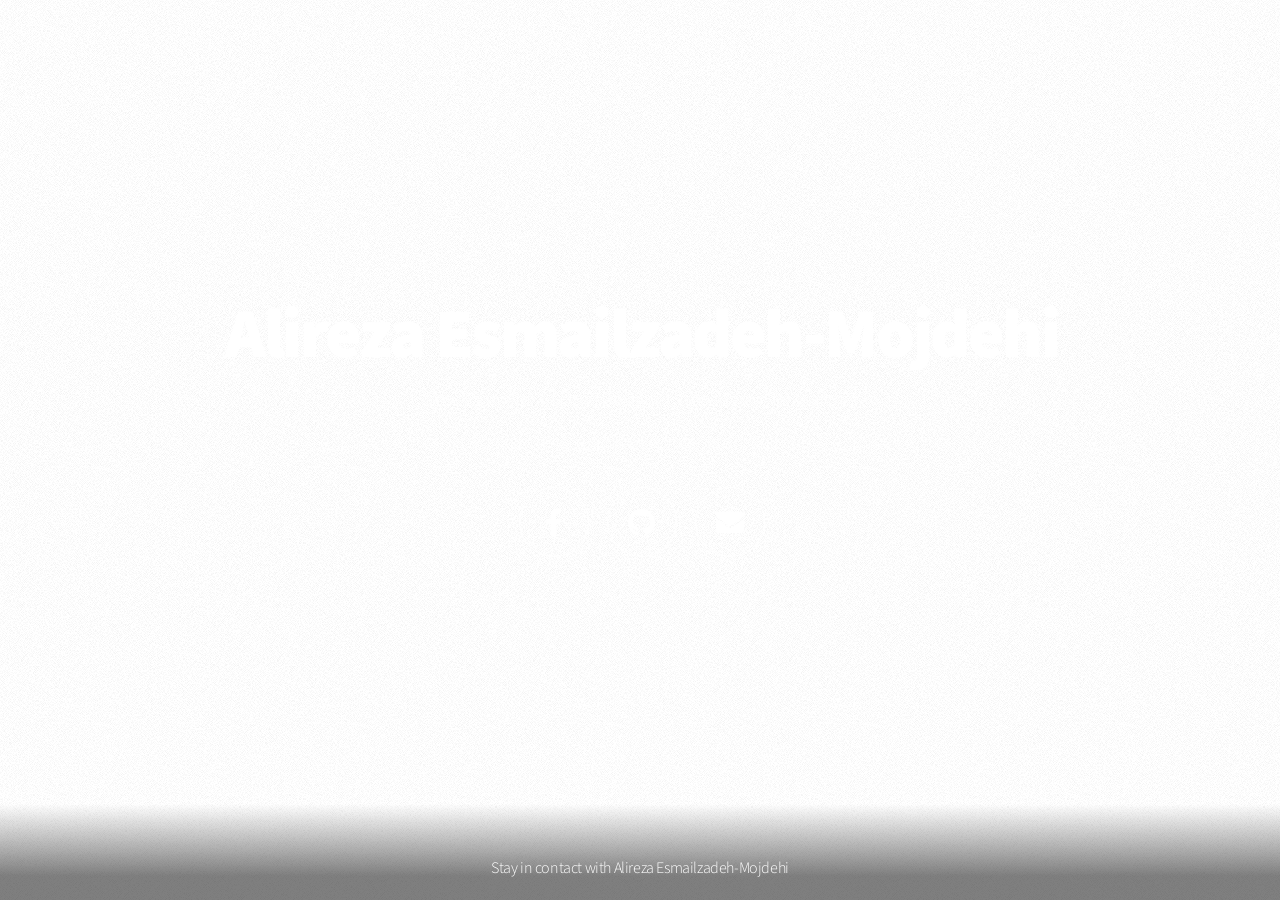
==== index.html @ 34d0c120 "Add HTML template" ====
<!DOCTYPE HTML>
<!--
	Aerial by HTML5 UP
	html5up.net | @ajlkn
	Free for personal and commercial use under the CCA 3.0 license (html5up.net/license)
-->
<html>
	<head>
		<title>Aerial by HTML5 UP</title>
		<meta charset="utf-8" />
		<meta name="viewport" content="width=device-width, initial-scale=1, user-scalable=no" />
		<link rel="stylesheet" href="assets/css/main.css" />
		<noscript><link rel="stylesheet" href="assets/css/noscript.css" /></noscript>
	</head>
	<body class="is-preload">
		<div id="wrapper">
			<div id="future"></div>
			<div id="overlay"></div>
			<div id="main">

				<!-- Header -->
					<header id="header">
						<h1>Alireza Esmailzadeh-Mojdehi</h1>
						<p>Development &nbsp;&bull;&nbsp; Game Designer &nbsp;&bull;&nbsp; Academic Researcher</p>
						<p>You can also search my projects on Guithub</p>
						<nav>
							<ul>
								<li><a href="https://www.facebook.com/profile.php?id=61578052153847&mibextid=ZbWKwL" class="icon brands fa-facebook-f"><span class="label">Facebook</span></a></li>
								<li><a href="https://github.com/ArEsMo2003" class="icon brands fa-github"><span class="label">Github</span></a></li>
								<li><a href="ar.esmailzadehmojdehi@gmail.com" class="icon solid fa-envelope"><span class="label">Email</span></a></li>
							</ul>
						</nav>
					</header>

				<!-- Footer -->
					<footer id="footer">
						<p>Stay in contact with Alireza Esmailzadeh-Mojdehi</p>
					</footer>

			</div>
		</div>
		<script>
			window.onload = function() { document.body.classList.remove('is-preload'); }
			window.ontouchmove = function() { return false; }
			window.onorientationchange = function() { document.body.scrollTop = 0; }
		</script>
	</body>
</html>
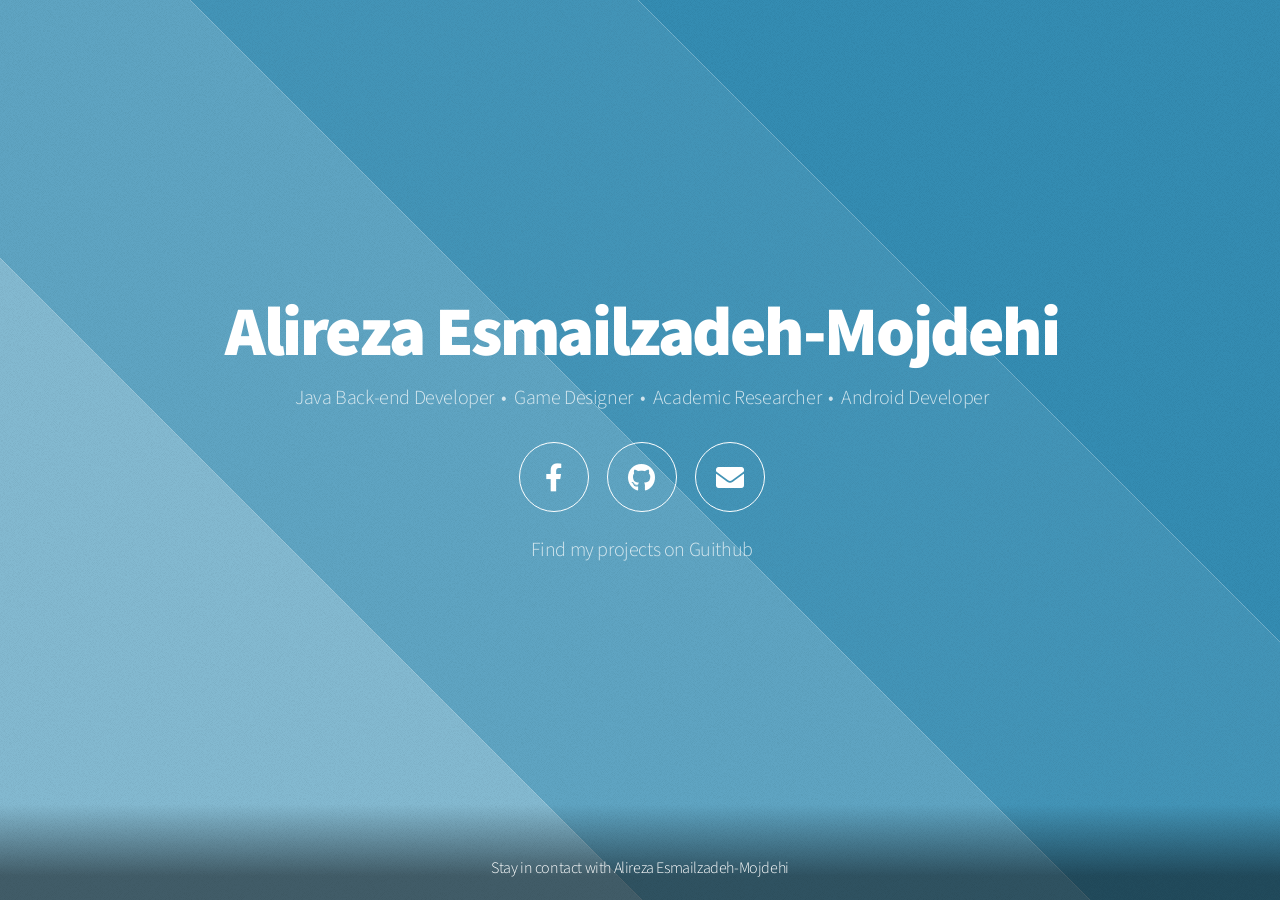
==== commit a40c22bd: "Updated index.html with background image fix" ====
--- a/index.html
+++ b/index.html
@@ -6,7 +6,7 @@
 -->
 <html>
 	<head>
-		<title>Aerial by HTML5 UP</title>
+		<title>Alireza Esmailzadeh-Mojdehi</title>
 		<meta charset="utf-8" />
 		<meta name="viewport" content="width=device-width, initial-scale=1, user-scalable=no" />
 		<link rel="stylesheet" href="assets/css/main.css" />
@@ -14,20 +14,20 @@
 	</head>
 	<body class="is-preload">
 		<div id="wrapper">
-			<div id="future"></div>
+			<div id="bg"></div>
 			<div id="overlay"></div>
 			<div id="main">
 
 				<!-- Header -->
 					<header id="header">
 						<h1>Alireza Esmailzadeh-Mojdehi</h1>
-						<p>Development &nbsp;&bull;&nbsp; Game Designer &nbsp;&bull;&nbsp; Academic Researcher</p>
-						<p>You can also search my projects on Guithub</p>
+						<p>Java Back-end Developer &nbsp;&bull;&nbsp; Game Designer &nbsp;&bull;&nbsp; Academic Researcher &nbsp;&bull;&nbsp; Android Developer</p>
 						<nav>
 							<ul>
 								<li><a href="https://www.facebook.com/profile.php?id=61578052153847&mibextid=ZbWKwL" class="icon brands fa-facebook-f"><span class="label">Facebook</span></a></li>
 								<li><a href="https://github.com/ArEsMo2003" class="icon brands fa-github"><span class="label">Github</span></a></li>
 								<li><a href="ar.esmailzadehmojdehi@gmail.com" class="icon solid fa-envelope"><span class="label">Email</span></a></li>
+								<p>Find my projects on Guithub</p>
 							</ul>
 						</nav>
 					</header>
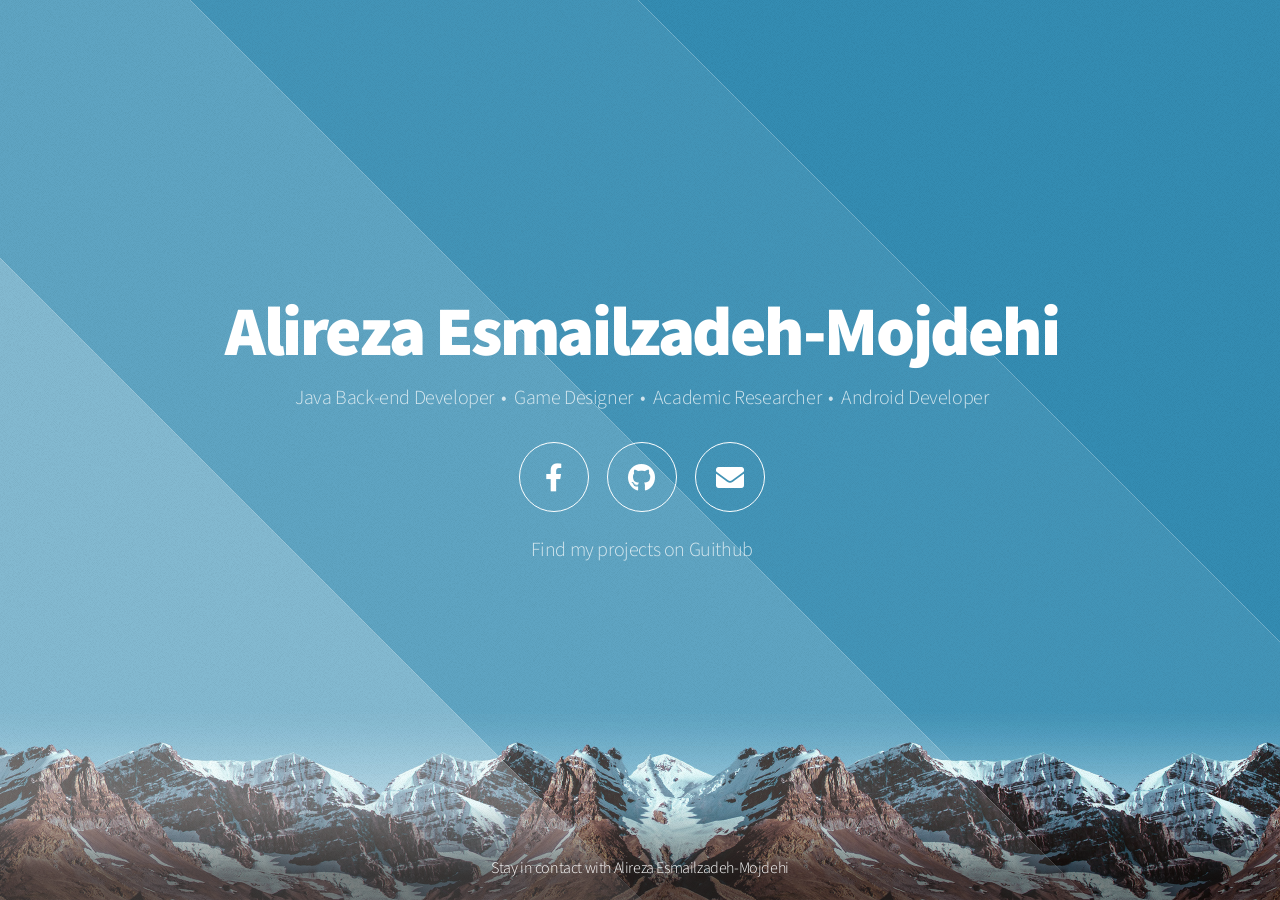
==== commit 4e9347d2: "Updated contact icon link to Contact.html" ====
--- a/index.html
+++ b/index.html
@@ -26,7 +26,7 @@
 							<ul>
 								<li><a href="https://www.facebook.com/profile.php?id=61578052153847&mibextid=ZbWKwL" class="icon brands fa-facebook-f"><span class="label">Facebook</span></a></li>
 								<li><a href="https://github.com/ArEsMo2003" class="icon brands fa-github"><span class="label">Github</span></a></li>
-								<li><a href="ar.esmailzadehmojdehi@gmail.com" class="icon solid fa-envelope"><span class="label">Email</span></a></li>
+								<li><a href="Contact.html" class="icon solid fa-envelope"><span class="label">Email</span></a></li>
 								<p>Find my projects on Guithub</p>
 							</ul>
 						</nav>
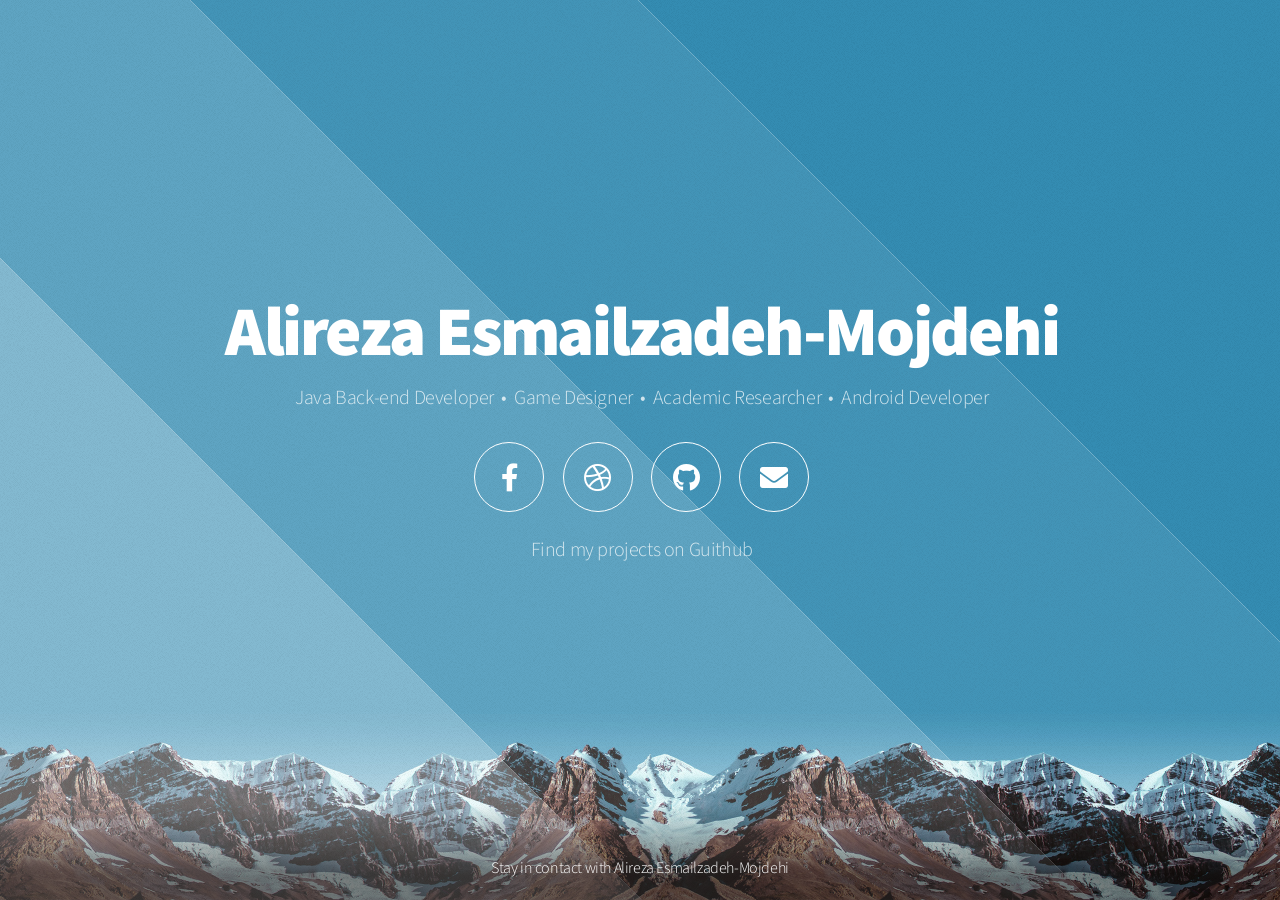
==== commit 06d38177: "Add CV image" ====
--- a/index.html
+++ b/index.html
@@ -25,13 +25,13 @@
 						<nav>
 							<ul>
 								<li><a href="https://www.facebook.com/profile.php?id=61578052153847&mibextid=ZbWKwL" class="icon brands fa-facebook-f"><span class="label">Facebook</span></a></li>
+								<li><a href="cv.html" class="icon brands fa-dribbble"><span class="label">Dribbble</span></a></li>
 								<li><a href="https://github.com/ArEsMo2003" class="icon brands fa-github"><span class="label">Github</span></a></li>
 								<li><a href="Contact.html" class="icon solid fa-envelope"><span class="label">Email</span></a></li>
 								<p>Find my projects on Guithub</p>
 							</ul>
 						</nav>
 					</header>
-
 				<!-- Footer -->
 					<footer id="footer">
 						<p>Stay in contact with Alireza Esmailzadeh-Mojdehi</p>
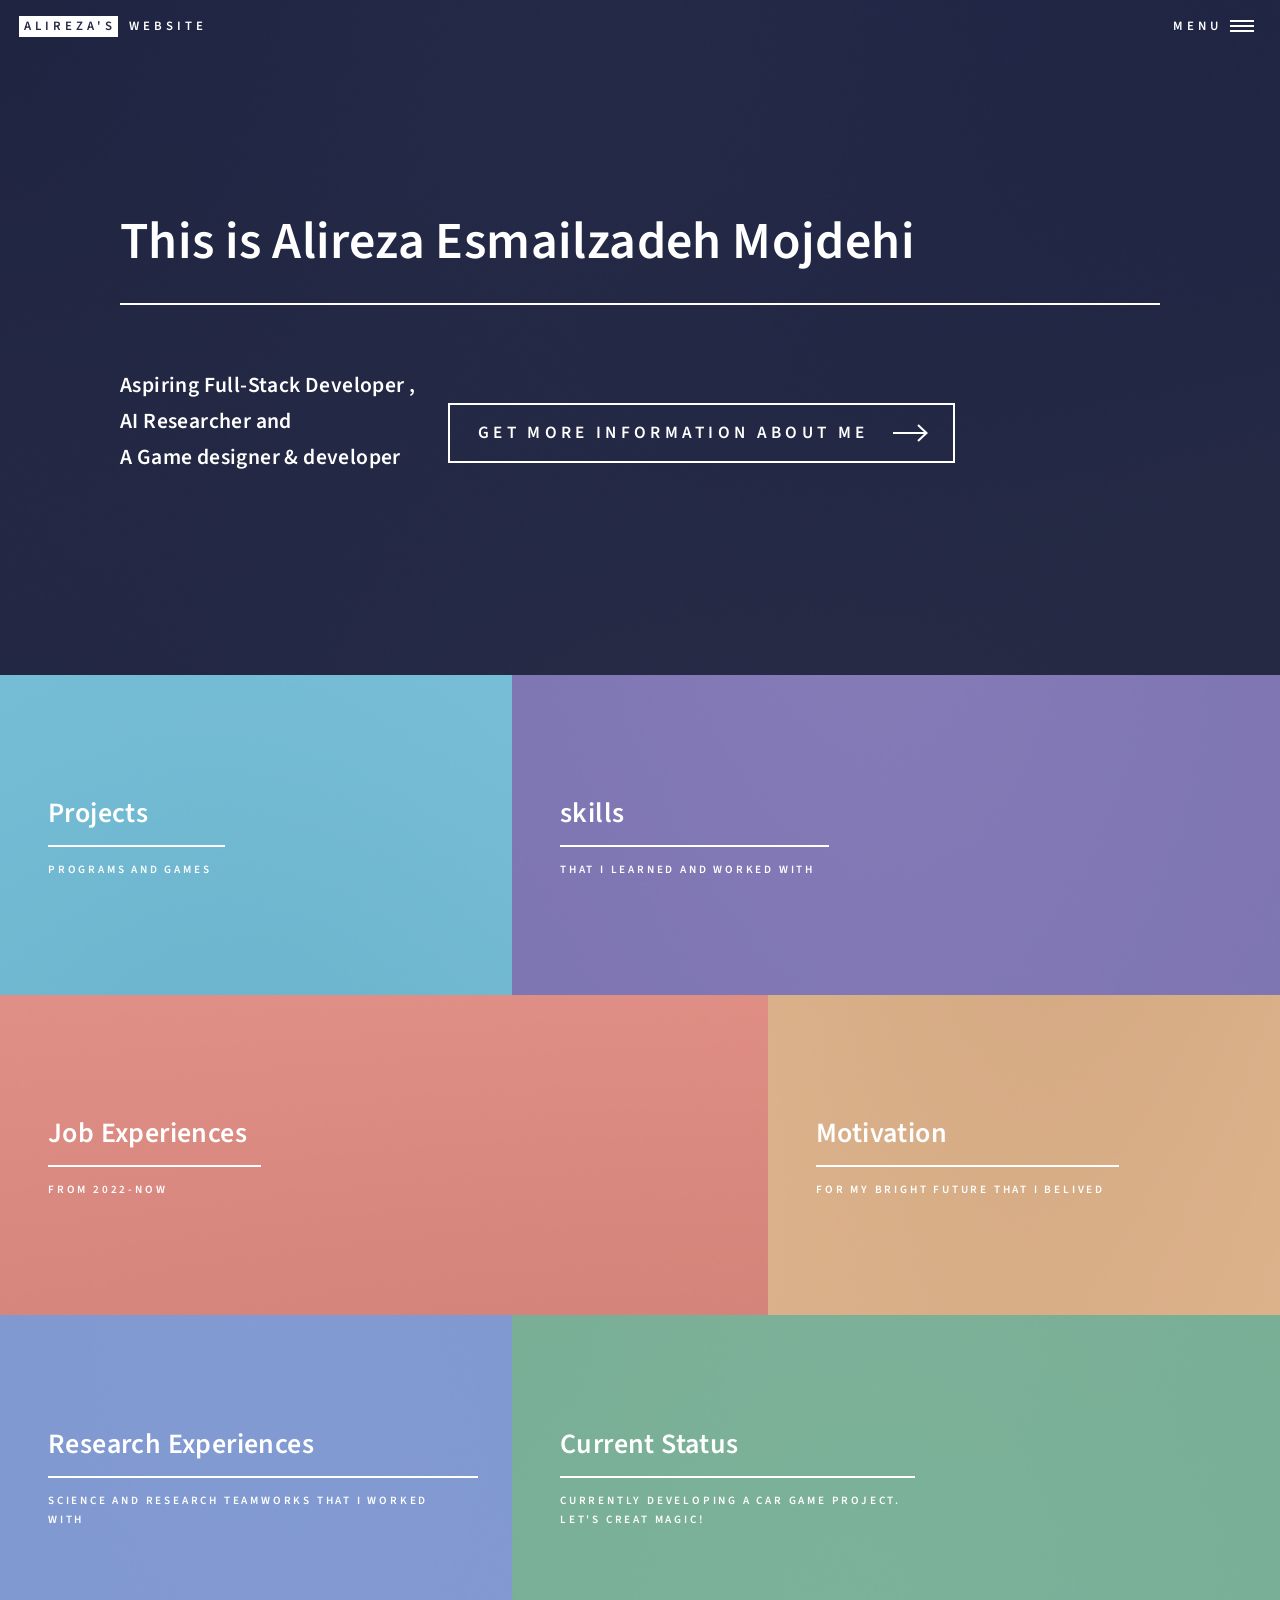
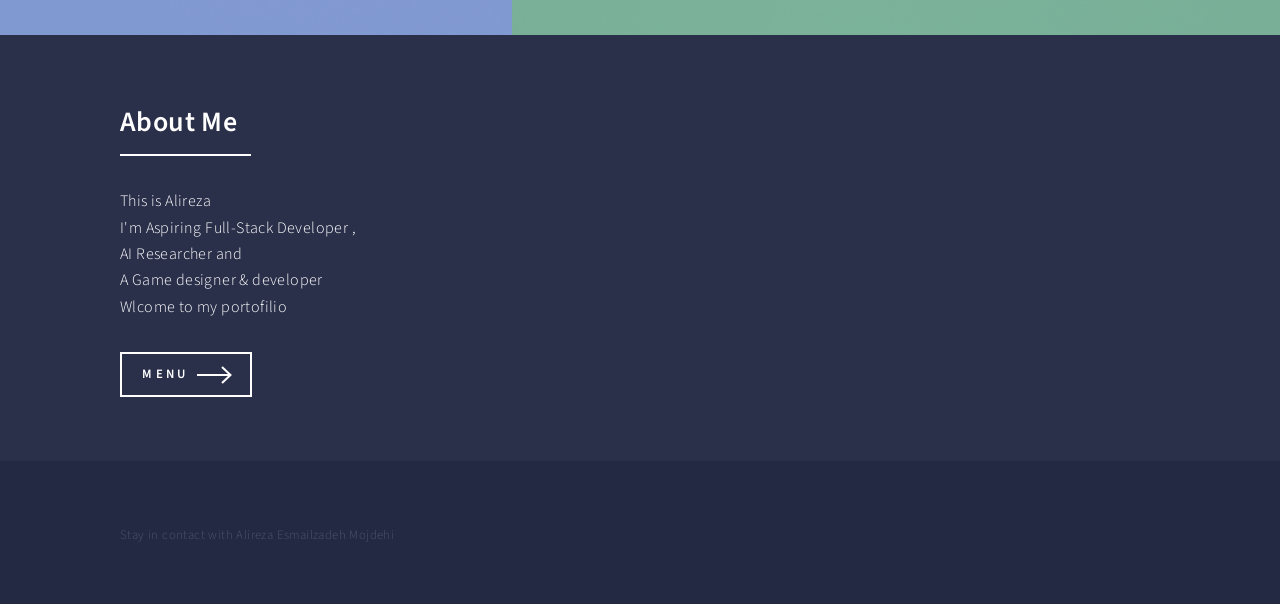
==== commit d91886a9: "اولین نسخه پروژه" ====
--- a/index.html
+++ b/index.html
@@ -1,48 +1,146 @@
 <!DOCTYPE HTML>
-<!--
-	Aerial by HTML5 UP
-	html5up.net | @ajlkn
-	Free for personal and commercial use under the CCA 3.0 license (html5up.net/license)
--->
 <html>
 	<head>
-		<title>Alireza Esmailzadeh-Mojdehi</title>
+		<title>HOME</title>
 		<meta charset="utf-8" />
 		<meta name="viewport" content="width=device-width, initial-scale=1, user-scalable=no" />
 		<link rel="stylesheet" href="assets/css/main.css" />
 		<noscript><link rel="stylesheet" href="assets/css/noscript.css" /></noscript>
 	</head>
 	<body class="is-preload">
-		<div id="wrapper">
-			<div id="bg"></div>
-			<div id="overlay"></div>
-			<div id="main">
+
+		<!-- Wrapper -->
+			<div id="wrapper">
 
 				<!-- Header -->
-					<header id="header">
-						<h1>Alireza Esmailzadeh-Mojdehi</h1>
-						<p>Java Back-end Developer &nbsp;&bull;&nbsp; Game Designer &nbsp;&bull;&nbsp; Academic Researcher &nbsp;&bull;&nbsp; Android Developer</p>
+					<header id="header" class="alt">
+						<a href="index.html" class="logo"><strong>Alireza's</strong> <span>Website</span></a>
 						<nav>
-							<ul>
-								<li><a href="https://www.facebook.com/profile.php?id=61578052153847&mibextid=ZbWKwL" class="icon brands fa-facebook-f"><span class="label">Facebook</span></a></li>
-								<li><a href="cv.html" class="icon brands fa-dribbble"><span class="label">Dribbble</span></a></li>
-								<li><a href="https://github.com/ArEsMo2003" class="icon brands fa-github"><span class="label">Github</span></a></li>
-								<li><a href="Contact.html" class="icon solid fa-envelope"><span class="label">Email</span></a></li>
-								<p>Find my projects on Guithub</p>
-							</ul>
+							<a href="#menu">Menu</a>
 						</nav>
 					</header>
+
+				<!-- Menu -->
+					<nav id="menu">
+						<ul class="links">
+							<li><a href="index.html" class="button fit">Home</a></li>
+							<li><a href="Education.html">Education</a></li>
+							<li><a href="Contact.html">Connect</a></li>
+							<li><a href="files/Cv.pdf" download="Alireza Esmailzadeh Mojdehi.pdf">CV</a></li>
+							
+						</ul>
+					</nav>
+
+				<!-- Banner -->
+					<section id="banner" class="major">
+						<div class="inner">
+							<header class="major">
+								<h1>This is Alireza Esmailzadeh Mojdehi</h1>
+							</header>
+							<div class="content">
+								<br><h3>Aspiring Full-Stack Developer ,<br/>AI Researcher and<br/>A Game designer & developer<h3><br>
+								<p></p>
+								<ul class="actions">
+									<li><a href="#one" class="button next scrolly">Get more information about me</a></li>
+								</ul>
+							</div>
+						</div>
+					</section>
+
+				<!-- Main -->
+					<div id="main">
+
+						<!-- One -->
+							<section id="one" class="tiles">
+								<article>
+									<span class="image">
+										<img src="images/pic01.jpg" alt="" />
+									</span>
+									<header class="major">
+										<h3><a href="Projects.html" class="link">Projects</a></h3>
+										<p>programs and games</p>
+									</header>
+								</article>
+								<article>
+									<span class="image">
+										<img src="images/pic02.jpg" alt="" />
+									</span>
+									<header class="major">
+										<h3><a href="Skill.html" class="link">skills</a></h3>
+										<p>That i learned and worked with</p>
+									</header>
+								</article>
+								<article>
+									<span class="image">
+										<img src="images/pic03.jpg" alt="" />
+									</span>
+									<header class="major">
+										<h3><a href="Jobs.html" class="link">Job Experiences</a></h3>
+										<p>From 2022-now</p>
+									</header>
+								</article>
+								<article>
+									<span class="image">
+										<img src="images/pic04.jpg" alt="" />
+									</span>
+									<header class="major">
+										<h3><a href="Motivation.html" class="link">Motivation</a></h3>
+										<p>for my bright future that i belived</p>
+									</header>
+								</article>
+								<article>
+									<span class="image">
+										<img src="images/pic05.jpg" alt="" />
+									</span>
+									<header class="major">
+										<h3><a href="ResearchExperirnces.html" class="link">Research Experiences</a></h3>
+										<p>Science and Research TeamWorks that i worked with</p>
+									</header>
+								</article>
+								<article>
+									<span class="image">
+										<img src="images/pic06.jpg" alt="" />
+									</span>
+									<header class="major">
+										<h3><a href="CurrentStatus.html" class="link">Current Status</a></h3>
+										<p>Currently developing a car game project.<br/>Let's creat magic!</p>
+									</header>
+								</article>
+							</section>
+
+						<!-- Two -->
+							<section id="two">
+								<div class="inner">
+									<header class="major">
+										<h2>About Me </h2>
+									</header>
+									<p>This is Alireza<br/>I'm Aspiring Full-Stack Developer ,<br/>AI Researcher and<br/>A Game designer & developer<br/>Wlcome to my portofilio</p>
+									<ul class="actions">
+										<li><a href="#menu" class="button next">Menu</a></li>
+									</ul>
+								</div>
+							</section>
+
+					</div>
 				<!-- Footer -->
 					<footer id="footer">
-						<p>Stay in contact with Alireza Esmailzadeh-Mojdehi</p>
+						<div class="inner">
+							<ul class="copyright">
+								<li>Stay in contact with Alireza Esmailzadeh Mojdehi</a></li>
+							</ul>
+						</div>
 					</footer>
 
 			</div>
-		</div>
-		<script>
-			window.onload = function() { document.body.classList.remove('is-preload'); }
-			window.ontouchmove = function() { return false; }
-			window.onorientationchange = function() { document.body.scrollTop = 0; }
-		</script>
+
+		<!-- Scripts -->
+			<script src="assets/js/jquery.min.js"></script>
+			<script src="assets/js/jquery.scrolly.min.js"></script>
+			<script src="assets/js/jquery.scrollex.min.js"></script>
+			<script src="assets/js/browser.min.js"></script>
+			<script src="assets/js/breakpoints.min.js"></script>
+			<script src="assets/js/util.js"></script>
+			<script src="assets/js/main.js"></script>
+
 	</body>
 </html>
--- a/assets/css/noscript.css
+++ b/assets/css/noscript.css
@@ -0,0 +1,23 @@
+/*
+	Forty by HTML5 UP
+	html5up.net | @ajlkn
+	Free for personal and commercial use under the CCA 3.0 license (html5up.net/license)
+*/
+
+/* Banner */
+
+	body.is-preload #banner:after {
+		opacity: 0.85;
+	}
+
+	body.is-preload #banner > .inner {
+		-moz-filter: none;
+		-webkit-filter: none;
+		-ms-filter: none;
+		filter: none;
+		-moz-transform: none;
+		-webkit-transform: none;
+		-ms-transform: none;
+		transform: none;
+		opacity: 1;
+	}
